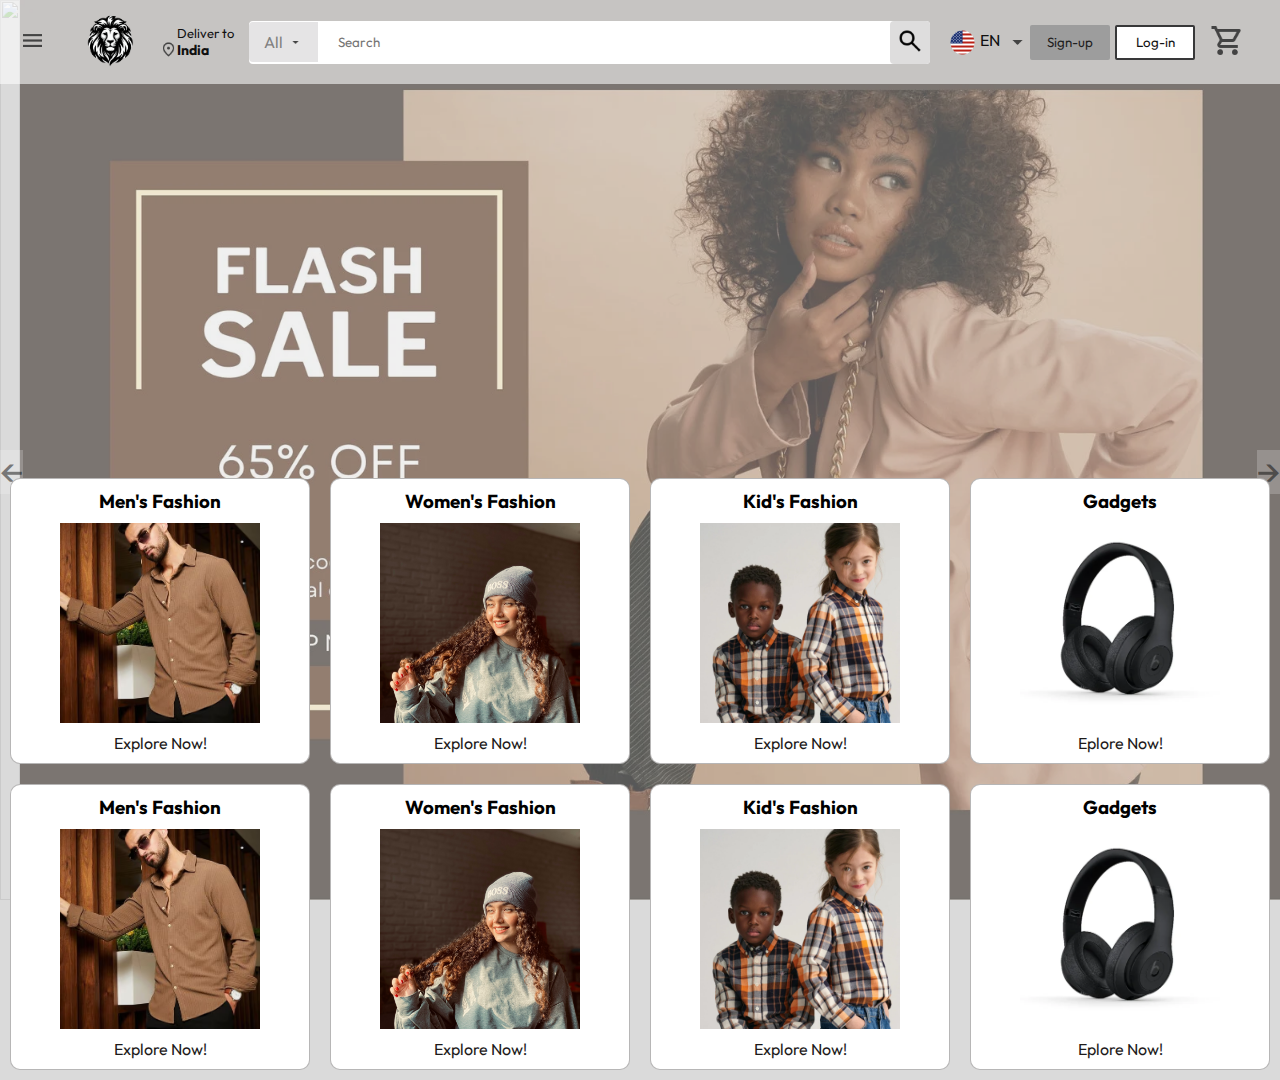
==== index.html @ 5648fb25 "Add files via upload" ====
<!DOCTYPE html>
<html lang="en">
<head>
  <meta charset="UTF-8">
  <meta name="viewport" content="width=device-width, initial-scale=1.0">
  <title>E-commerce website</title>
  <link rel="stylesheet" href="./styles.css">
</head>
<body>
  <nav>
    <div>
      <img src="./icons/menu.png" height="25px" style="margin-right:15px ;" alt="">
    </div>

    <a href="./index.html"><img src="./icons/logo.png" alt="" style="width:60px; margin: 0px 20px;"></a>
    <div class="nav-country">
      <img src="./icons/location.png" alt="location-icon" style="height: 17px; position:relative; top:16px">
      <div>
        <p>Deliver to</p>
        <h1 style="font-size: 14px;">India</h1>
      </div>
    </div>
    <div class="nav-search">
      <div class="nav-search-category">
        <p>All</p>
        <img src="./icons/drop-down.png" alt="drop-down" height="15px"/>
      </div>
      <input type="text" placeholder="Search" class="nav-search-input">
      
        <button class="nav-search-icon"><img src="./icons/search.png" alt="search-button" height="30px" ></button>
      
    </div>
    <div class="nav-language">
      <img src="./icons/flag.webp" height="25px" width="25px" alt="flag">
      <p>EN</p>
      <img src="./icons/drop-down.png" height="25px" alt="">
    </div>

    <div class="nav-text">
      <button class="sign-up-btn">Sign-up</button>
      <button class="log-in-btn">Log-in</button>
    </div>

    <div class="nav-cart">
      <img src="./icons/shopping_cart.png" alt="shopping-cart" height="35px">
    </div>

    
  </nav>
  <div class="header-slider">
    <a href="#" class="control-prev" onclick="change_slide()">&#8592;</a>
      <ul>
        <img src="./icons/new arrivals.png" alt="" class="header-img ">
        <img src="./icons/sale.webp" alt="" class="header-img ">
        <img src="./icons/cosmetics.jpg" alt="" class="header-img " style="object-fit: cover;">
        <img src="./icons/electronics.jpg" alt="" class="header-img " style="object-position: left;">
      </ul>
      <a href="#" class="control-next" >&#8594;</a>
  </div>
  
  <div class="box-row header-box">
      <div class="box-col">
        <h3>Men's Fashion</h3>
        <img src="./icons/mens-fashion.avif">
        <a href="">Explore Now!</a>
      </div>
      <div class="box-col">
        <h3>Women's Fashion</h3>
        <img src="./icons/women-fashion.jpg" alt="">
        <a href="">Explore Now!</a>
      </div>
      <div class="box-col">
        <h3>Kid's Fashion</h3>
        <img src="./icons/kids-fashion.webp" alt="">
        <a href="">Explore Now!</a>
      </div>
      <div class="box-col">
        <h3>Gadgets</h3>
        <img src="./icons/headphones.webp" alt="">
        <a href="">Eplore Now!</a>
      </div>
    </div>


    <div class="box-row">
      <div class="box-col">
        <h3>Men's Fashion</h3>
        <img src="./icons/mens-fashion.avif">
        <a href="">Explore Now!</a>
      </div>
      <div class="box-col">
        <h3>Women's Fashion</h3>
        <img src="./icons/women-fashion.jpg" alt="">
        <a href="">Explore Now!</a>
      </div>
      <div class="box-col">
        <h3>Kid's Fashion</h3>
        <img src="./icons/kids-fashion.webp" alt="">
        <a href="">Explore Now!</a>
      </div>
      <div class="box-col">
        <h3>Gadgets</h3>
        <img src="./icons/headphones.webp" alt="">
        <a href="">Eplore Now!</a>
      </div>
    </div>

    
  
    <script src="./SCRIPT.JS"></script>
</body>
</html>
---- styles.css ----
@import url('https://fonts.googleapis.com/css2?family=Outfit:wght@100..900&display=swap');

*{
  margin: 0px;
  padding: 0px;
  box-sizing: border-box;
  font-family: Outfit;
}

body{
  background-color: #dadada;
}

a{
  text-decoration: none;
  color: inherit;
}

nav{
  display:flex;
  align-items: center;
  justify-content: space-between;
  background: rgba(255, 255, 255, 0.573);
  padding: 10px 20px;
  color: #101010;
  
}
.nav-country{
  display: flex;
  font-size: 13px;
  color: #101010;
}

.nav-search{
  flex:1;
  display: flex;
  align-items: center;
  background: rgb(255, 255, 255);
  color:gray;
  max-width: 1000px;
  border-radius: 4px;
  margin-left: 15px;
  border-radius: 4px;
  
}

.nav-search-category{
  display: flex;
  align-items:center;
  padding:10px 15px;
  gap:5px;
  background-color: #e5e4e5;
  border-radius: 4px 0 0 4px;
}

.nav-search-input{
  flex:1;
  border:none;
  outline:none;
  padding-left:20px;
}

.nav-search-icon{
  max-width:41px;
  max-height:100%;
  padding:5px;
  margin: 0px;
  border:none;
  border-radius: 4px;
  background-color: rgb(222, 221, 221);
}

.nav-search-category:hover,.nav-search-icon:hover{
  background-color: #c4c4c4;
  cursor: pointer;
}

.nav-language{
  display:flex;
  margin-left: 20px;
  gap:5px
}

.log-in-btn{
  background-color: white;
  color: rgb(18, 18, 18);
  border: 2px solid rgb(56, 56, 57);
  height:35px;
  width: 80px;
  border-radius: 2px;
  cursor: pointer;
}

.sign-up-btn{
    background-color: rgb(157, 157, 157);
    color: rgb(31, 31, 31);
    border: none;
    height:35px;
    width: 80px;
    border-radius: 2px;
    cursor: pointer;
}

.sign-up-btn:hover{
  background-color: #5a5a5a;
}

.nav-text{
  display: flex;
  gap:5px;
}

.nav-cart{
  margin:0px 15px;
}


.header-slider ul{
  display:flex;
  overflow-y: hidden;
  position: absolute;
  z-index: -1;
  top:0px;
}

.header-img{
  
   height: 100vh;
   width:100%;
  object-fit:cover;
  opacity: 0.6;
  /* mask-image: linear-gradient(#000000 50%,transparent 100%); */
}

.header-slider a{
  position:absolute;
  top:50%;
  z-index: 1;
  padding: 5vh 1nw;
  background:#ffffff34;
  color:#0000007b;
  text-decoration: none;
  font-weight:600px;
  font-size:35px;
  cursor:pointer;
}

.control-next{
  right:0px;
}

.box-col img{
  height: 200px;
  width:200px;
  margin: 10px;
  object-fit: cover;
}

.box-col{
  background-color:rgb(255, 255, 255);
  border:1px solid rgba(136, 134, 134, 0.603);
  display: flex;
  flex-direction: column;
  align-items: center;
  border-radius: 10px;
  margin: 10px;
  padding:10px 10px;
  
  z-index: 1;
}
.box-col:hover{
  box-shadow: 5px 5px 10px rgb(159, 157, 157);
}

.box-col a{
  color: #1e1b1b;
  text-decoration: none;
}
.box-row{
  display: grid;
  grid-template-columns: 1fr 1fr 1fr 1fr;
}

.header-box{
  margin-top:30%;
  
}
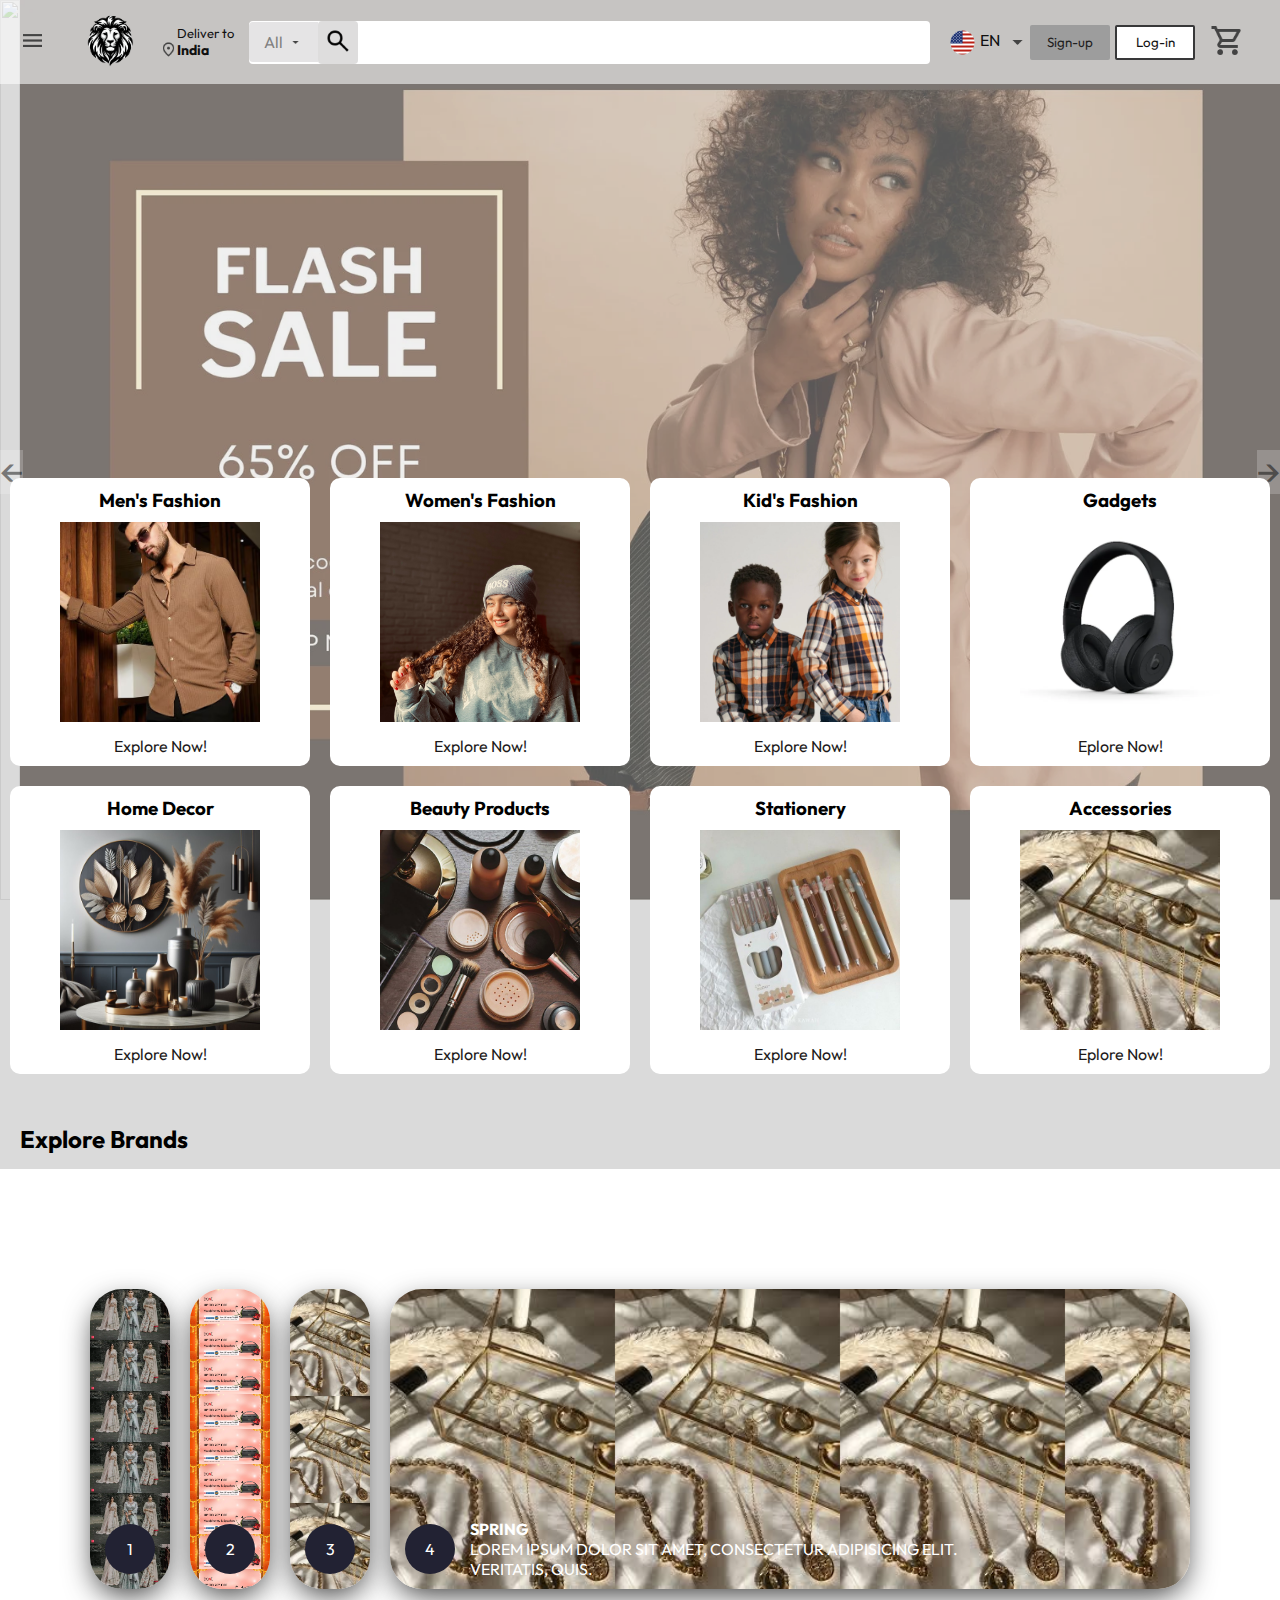
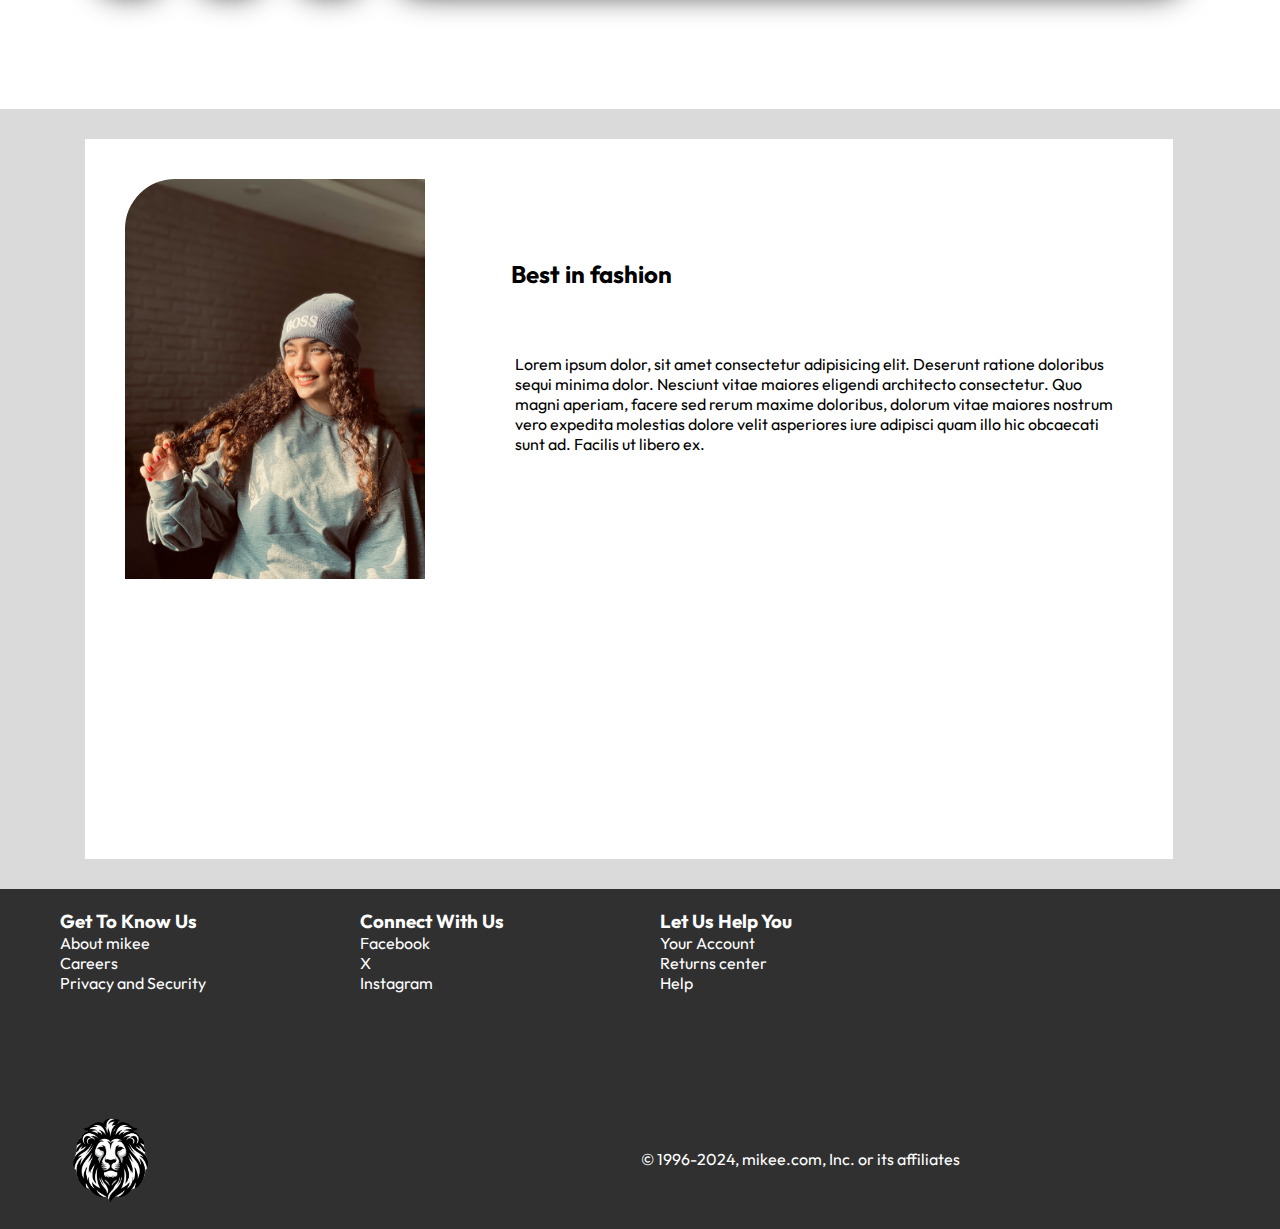
==== commit 6665c493: "Add files via upload" ====
--- a/index.html
+++ b/index.html
@@ -3,50 +3,55 @@
 <head>
   <meta charset="UTF-8">
   <meta name="viewport" content="width=device-width, initial-scale=1.0">
+  <link rel="icon" href="./icons/logo.png" type="image/x-icon"/>
   <title>E-commerce website</title>
   <link rel="stylesheet" href="./styles.css">
+  <link rel="stylesheet" href="./imgSlider.css">
 </head>
 <body>
-  <nav>
-    <div>
-      <img src="./icons/menu.png" height="25px" style="margin-right:15px ;" alt="">
-    </div>
-
-    <a href="./index.html"><img src="./icons/logo.png" alt="" style="width:60px; margin: 0px 20px;"></a>
-    <div class="nav-country">
-      <img src="./icons/location.png" alt="location-icon" style="height: 17px; position:relative; top:16px">
+  <!--NAVIGATION BAR-->
+  <header>
+    <nav>
       <div>
-        <p>Deliver to</p>
-        <h1 style="font-size: 14px;">India</h1>
-      </div>
-    </div>
-    <div class="nav-search">
-      <div class="nav-search-category">
-        <p>All</p>
-        <img src="./icons/drop-down.png" alt="drop-down" height="15px"/>
-      </div>
-      <input type="text" placeholder="Search" class="nav-search-input">
-      
-        <button class="nav-search-icon"><img src="./icons/search.png" alt="search-button" height="30px" ></button>
-      
-    </div>
-    <div class="nav-language">
-      <img src="./icons/flag.webp" height="25px" width="25px" alt="flag">
-      <p>EN</p>
-      <img src="./icons/drop-down.png" height="25px" alt="">
-    </div>
-
-    <div class="nav-text">
-      <button class="sign-up-btn">Sign-up</button>
-      <button class="log-in-btn">Log-in</button>
-    </div>
-
-    <div class="nav-cart">
-      <img src="./icons/shopping_cart.png" alt="shopping-cart" height="35px">
-    </div>
-
-    
-  </nav>
+        <img src="./icons/menu.png" height="25px" style="margin-right:15px ;" alt="">
+      </div>
+  
+      <a href="./index.html"><img src="./icons/logo.png" alt="" style="width:60px; margin: 0px 20px;"></a>
+      <div class="nav-country">
+        <img src="./icons/location.png" alt="location-icon" style="height: 17px; position:relative; top:16px">
+        <div>
+          <p>Deliver to</p>
+          <h1 style="font-size: 14px;">India</h1>
+        </div>
+      </div>
+      <div class="nav-search">
+        <div class="nav-search-category">
+          <p>All</p>
+          <img src="./icons/drop-down.png" alt="drop-down" height="15px"/>
+        </div>
+        <input type="text" placeholder="Search" class="nav-search-input">
+        
+          <button class="nav-search-icon"><img src="./icons/search.png" alt="search-button" height="30px" ></button>
+        
+      </div>
+      <div class="nav-language">
+        <img src="./icons/flag.webp" height="25px" width="25px" alt="flag">
+        <p>EN</p>
+        <img src="./icons/drop-down.png" height="25px" alt="">
+      </div>
+  
+      <div class="nav-text">
+        <button class="sign-up-btn">Sign-up</button>
+        <button class="log-in-btn">Log-in</button>
+      </div>
+  
+      <a class="nav-cart" href="./cart.html">
+        <img src="./icons/shopping_cart.png" alt="shopping-cart" height="35px">
+      </a>
+    </nav>
+  </header>
+
+  <!--CATEGORIES-->
   <div class="header-slider">
     <a href="#" class="control-prev" onclick="change_slide()">&#8592;</a>
       <ul>
@@ -59,54 +64,154 @@
   </div>
   
   <div class="box-row header-box">
+    
       <div class="box-col">
         <h3>Men's Fashion</h3>
-        <img src="./icons/mens-fashion.avif">
+        <a href="./product.html"><img src="./icons/mens-fashion.avif"></a>
+        <a href="./product.html">Explore Now!</a>
+      </div>
+    
+    
+      <div class="box-col">
+        <h3>Women's Fashion</h3>
+        <a href="./product.html"><img src="./icons/women-fashion.jpg" alt=""></a>
+        <a href="./product.html">Explore Now!</a>
+      </div>
+    
+    
+      <div class="box-col">
+        <h3>Kid's Fashion</h3>
+        <a href="./product.html"><img src="./icons/kids-fashion.webp" alt=""></a>
+        <a href="./product.html">Explore Now!</a>
+      </div>
+    
+    
+      <div class="box-col">
+        <h3>Gadgets</h3>
+        <a href="./product.html"><img src="./icons/headphones.webp" alt=""></a>
+        <a href="./product.html">Eplore Now!</a>
+      </div>
+    
+    </div>
+
+
+    <div class="box-row">
+      <div class="box-col">
+        <h3>Home Decor</h3>
+        <a href="./product.html"><img src="./icons/homedecor.jpeg"></a>
         <a href="">Explore Now!</a>
       </div>
-      <div class="box-col">
-        <h3>Women's Fashion</h3>
-        <img src="./icons/women-fashion.jpg" alt="">
+      
+      
+      <div class="box-col">
+        <h3>Beauty Products</h3>
+        <a href="./product.html"><img src="./icons/cosmetics2.jpg" alt=""></a>
         <a href="">Explore Now!</a>
       </div>
-      <div class="box-col">
-        <h3>Kid's Fashion</h3>
-        <img src="./icons/kids-fashion.webp" alt="">
+      
+      
+      <div class="box-col">
+        <h3>Stationery</h3>
+        <a href="./product.html"><img src="./icons/stationery.jpg" alt=""></a>
         <a href="">Explore Now!</a>
       </div>
-      <div class="box-col">
-        <h3>Gadgets</h3>
-        <img src="./icons/headphones.webp" alt="">
+      
+      
+      <div class="box-col">
+        <h3>Accessories</h3>
+        <a href="./product.html"><img src="./icons/accessories.jpg" alt=""></a>
         <a href="">Eplore Now!</a>
       </div>
-    </div>
-
-
-    <div class="box-row">
-      <div class="box-col">
-        <h3>Men's Fashion</h3>
-        <img src="./icons/mens-fashion.avif">
-        <a href="">Explore Now!</a>
-      </div>
-      <div class="box-col">
-        <h3>Women's Fashion</h3>
-        <img src="./icons/women-fashion.jpg" alt="">
-        <a href="">Explore Now!</a>
-      </div>
-      <div class="box-col">
-        <h3>Kid's Fashion</h3>
-        <img src="./icons/kids-fashion.webp" alt="">
-        <a href="">Explore Now!</a>
-      </div>
-      <div class="box-col">
-        <h3>Gadgets</h3>
-        <img src="./icons/headphones.webp" alt="">
-        <a href="">Eplore Now!</a>
-      </div>
-    </div>
-
-    
-  
+      
+    </div>
+
+    <h2>Explore Brands</h2>
+
+    <div class="wrapper">
+      <div class="container">
+        <input type="radio" name="slide" id="c1" checked>
+        <label for="c1" class="card">
+          <div class="row">
+            <div class="icon">1</div>
+            <div class="description">
+              <h4>Winter</h4>
+              <p>Lorem ipsum dolor sit amet, consectetur adipisicing elit. Veritatis, quis.</p>
+            </div>
+          </div>
+        </label>
+
+        <input type="radio" name="slide" id="c2" checked>
+        <label for="c2" class="card">
+          <div class="row">
+            <div class="icon">2</div>
+            <div class="description">
+              <h4>summer</h4>
+              <p>Lorem ipsum dolor sit amet, consectetur adipisicing elit. Veritatis, quis.</p>
+            </div>
+          </div>
+        </label>
+
+        <input type="radio" name="slide" id="c3" checked>
+        <label for="c3" class="card">
+          <div class="row">
+            <div class="icon">3</div>
+            <div class="description">
+              <h4>Autumn</h4>
+              <p>Lorem ipsum dolor sit amet, consectetur adipisicing elit. Veritatis, quis.</p>
+            </div>
+          </div>
+        </label>
+
+        <input type="radio" name="slide" id="c4" checked>
+        <label for="c4" class="card">
+          <div class="row">
+            <div class="icon">4</div>
+            <div class="description">
+              <h4>Spring</h4>
+              <p>Lorem ipsum dolor sit amet, consectetur adipisicing elit. Veritatis, quis.</p>
+            </div>
+          </div>
+        </label>
+      </div>
+    </div>
+
+    <div class="appraisal">
+      <img src="./icons/women-fashion.jpg" height="400px" alt="">
+      <div>
+        <h2>Best in fashion</h2>
+        <p>Lorem ipsum dolor, sit amet consectetur adipisicing elit. Deserunt ratione doloribus sequi minima dolor. Nesciunt vitae maiores eligendi architecto consectetur. Quo magni aperiam, facere sed rerum maxime doloribus, dolorum vitae maiores nostrum vero expedita molestias dolore velit asperiores iure adipisci quam illo hic obcaecati sunt ad. Facilis ut libero ex.</p>
+      </div>
+    </div>
+
+    <footer>
+    <div>
+      <div class="f-container">
+        <div class="info">
+          <h3>Get To Know Us</h3>
+          <a>About mikee</a>
+          <a>Careers</a>
+          <a>Privacy and Security</a>
+        </div>
+        <div class="info">
+          <h3>Connect With Us</h3>
+          <a>Facebook</a>
+          <a>X</a>
+          <a>Instagram</a>
+        </div>
+        <div class="info">
+          <h3>Let Us Help You</h3>
+          <a href="">Your Account</a>
+          <a href="">Returns center</a>
+          <a href="">Help</a>
+        </div>
+      </div>
+      <div class="bottom">
+        <img src="./icons/logo.png" width="100" alt="">
+        <p>© 1996-2024, mikee.com, Inc. or its affiliates</p>
+      </div>
+    </div>
+    </footer>
+
     <script src="./SCRIPT.JS"></script>
 </body>
 </html>--- a/styles.css
+++ b/styles.css
@@ -159,7 +159,7 @@
 
 .box-col{
   background-color:rgb(255, 255, 255);
-  border:1px solid rgba(136, 134, 134, 0.603);
+  /* border:1px solid rgba(136, 134, 134, 0.603); */
   display: flex;
   flex-direction: column;
   align-items: center;
@@ -187,3 +187,54 @@
   
 }
 
+footer{
+  display:flex;
+  justify-content: space-between;
+  align-items: center;
+  color:white;
+  background: rgb(48, 48, 48);
+  padding: 20px 60px;
+}
+
+.f-container{
+  display: flex;
+  justify-content: space-between;
+  align-items: center;
+  margin-right: 0px;
+}
+
+.info{
+  display: flex;
+  flex-direction: column;
+  height: 200px;
+  width: 300px;
+}
+.bottom{
+  display: flex;
+  justify-content: space-between;
+  align-items: center;
+}
+.appraisal{
+  display: flex;
+  width: 85vw;
+  height: 80vh;
+  margin: 30px 10px;
+  margin-left: 85px;
+  background: #ffffff;
+}
+
+.appraisal>img{
+  margin: 40px;
+  border-top-left-radius: 50px;
+}
+
+.appraisal>div{
+  margin-top: 80px;
+}
+
+.appraisal>div>p{
+  padding: 50px;
+}
+.appraisal>div>h2{
+  padding-left: 26px;
+}--- a/imgSlider.css
+++ b/imgSlider.css
@@ -0,0 +1,100 @@
+.wrapper{
+  width: 100%;
+  height: 60vh;
+  background-color: white;
+  display: flex;
+  align-items: center;
+  justify-content: center;
+}
+
+h2{
+  margin-top:40px;
+  margin-bottom: 15px;
+  margin-left: 20px;
+}
+
+.container{
+  height: 300px;
+  display: flex;
+  flex-wrap: nowrap;
+  justify-content: start;
+}
+
+.card{
+  width:80px;
+  border-radius: .75rem;
+  background-size: cover;
+  cursor:pointer;
+  overflow:hidden;
+  border-radius: 2rem;
+  margin: 0 10px;
+  display: flex;
+  align-items: flex-end;
+  transition: .6s cubic-bezier(.28,-0.03,0,.99);
+  box-shadow: 0px 10px 30px -5px rgba(0,0,0,0.8);
+}
+
+.card>.row{
+  color:white;
+  display: flex;
+  flex-wrap: nowrap;
+
+}
+
+.card>.row>.icon{
+  background: #223;
+  color: white;
+  border-radius: 50%;
+  width: 50px;
+  display:flex;
+  justify-content: center;
+  align-items: center;
+  margin: 15px;
+}
+
+.card>.row>.description{
+  display: flex;
+  justify-content: center;
+  flex-direction: column;
+  overflow: hidden;
+  height:80px;
+  width:520px;
+  opacity: 1;
+  transform:translateY((30px));
+  transition-delay: .3s;
+  transition: all .3s ease;
+}
+
+.description{
+  text-transform: uppercase;
+}
+
+input{
+  display: none;
+}
+
+input:checked + label{
+  width: 800px;
+}
+
+input:checked + label .decription{
+  opacity: 1 !important;
+  transform: translateY(0) !important;
+}
+
+.card[for="c1"]{
+  background: url(./icons/ethinic.webp);
+  background-size: contain;
+}
+.card[for="c2"]{
+  background: url(./icons/ad2.jpg);
+  background-size: contain;
+}
+.card[for="c3"]{
+  background: url(./icons/accessories.jpg);
+  background-size: contain;
+}
+.card[for="c4"]{
+  background: url(./icons/accessories.jpg);
+  background-size: contain;
+}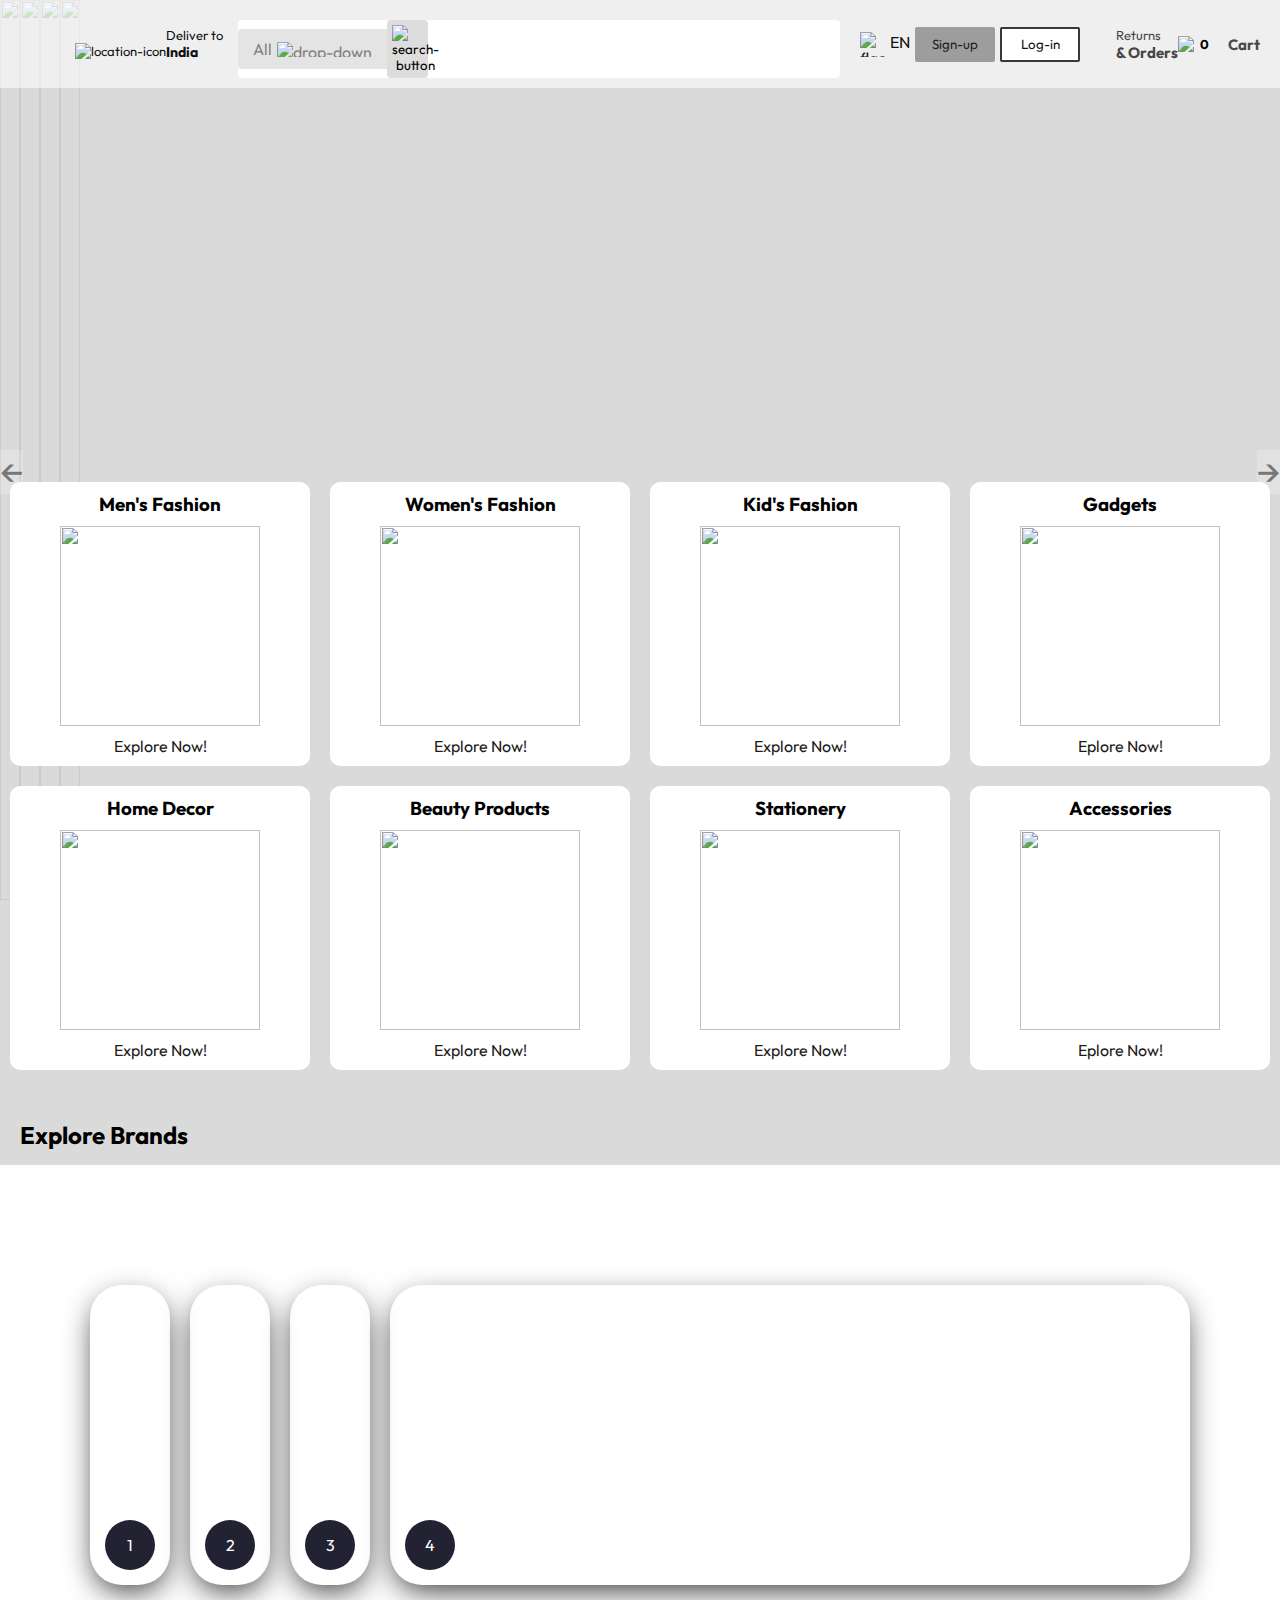
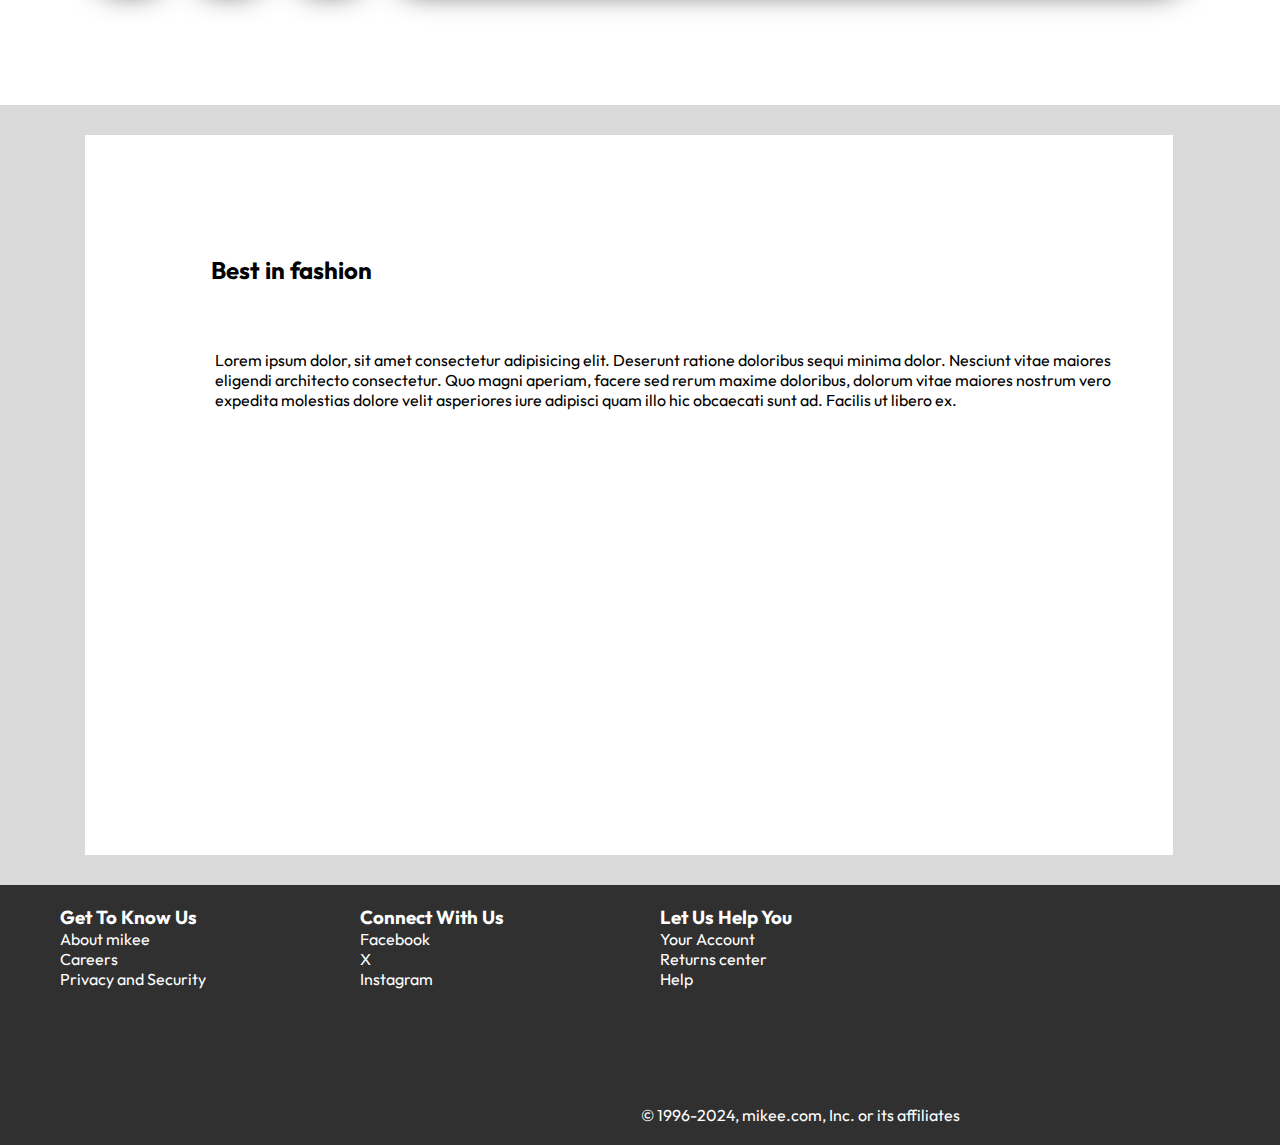
==== commit c1cb1906: "Add files via upload" ====
--- a/index.html
+++ b/index.html
@@ -29,7 +29,7 @@
           <p>All</p>
           <img src="./icons/drop-down.png" alt="drop-down" height="15px"/>
         </div>
-        <input type="text" placeholder="Search" class="nav-search-input">
+        <input type="text" placeholder="Search" class="nav-search-input" />
         
           <button class="nav-search-icon"><img src="./icons/search.png" alt="search-button" height="30px" ></button>
         
@@ -45,9 +45,21 @@
         <button class="log-in-btn">Log-in</button>
       </div>
   
-      <a class="nav-cart" href="./cart.html">
+      <!-- <a class="nav-cart" href="./cart.html">
         <img src="./icons/shopping_cart.png" alt="shopping-cart" height="35px">
-      </a>
+      </a> -->
+      <div class="amazon-header-right-section">
+        <a class="orders-link header-link" href="./orders.html">
+          <span class="returns-text">Returns</span>
+          <span class="orders-text">& Orders</span>
+        </a>
+
+        <a class="cart-link header-link" href="checkout.html">
+          <img class="cart-icon" src="./icons/shopping_cart.png">
+          <div class="cart-quantity js-cart-quantity">0</div>
+          <div class="cart-text">Cart</div>
+        </a>
+      </div>
     </nav>
   </header>
 
@@ -67,29 +79,29 @@
     
       <div class="box-col">
         <h3>Men's Fashion</h3>
-        <a href="./product.html"><img src="./icons/mens-fashion.avif"></a>
-        <a href="./product.html">Explore Now!</a>
+        <a href="./MENSECTION.HTML"><img src="./icons/mens-fashion.avif"></a>
+        <a href="./MENSECTION.HTML">Explore Now!</a>
       </div>
     
     
       <div class="box-col">
         <h3>Women's Fashion</h3>
-        <a href="./product.html"><img src="./icons/women-fashion.jpg" alt=""></a>
-        <a href="./product.html">Explore Now!</a>
+        <a href="./WOMENSECTION.html"><img src="./icons/women-fashion.jpg" alt=""></a>
+        <a href="./WOMENSECTION.html">Explore Now!</a>
       </div>
     
     
       <div class="box-col">
         <h3>Kid's Fashion</h3>
-        <a href="./product.html"><img src="./icons/kids-fashion.webp" alt=""></a>
-        <a href="./product.html">Explore Now!</a>
+        <a href="./KIDSSECTION.HTML"><img src="./icons/kids-fashion.webp" alt=""></a>
+        <a href="./KIDSSECTION.HTML">Explore Now!</a>
       </div>
     
     
       <div class="box-col">
         <h3>Gadgets</h3>
-        <a href="./product.html"><img src="./icons/headphones.webp" alt=""></a>
-        <a href="./product.html">Eplore Now!</a>
+        <a href="./GADGETSSECTION.HTML"><img src="./icons/headphones.webp" alt=""></a>
+        <a href="./GADGETSSECTION.HTML">Eplore Now!</a>
       </div>
     
     </div>
@@ -98,35 +110,35 @@
     <div class="box-row">
       <div class="box-col">
         <h3>Home Decor</h3>
-        <a href="./product.html"><img src="./icons/homedecor.jpeg"></a>
-        <a href="">Explore Now!</a>
+        <a href="./HOMEDECORSECTION.HTML"><img src="./icons/homedecor.jpeg"></a>
+        <a href="./HOMEDECORSECTION.HTML">Explore Now!</a>
       </div>
       
       
       <div class="box-col">
         <h3>Beauty Products</h3>
-        <a href="./product.html"><img src="./icons/cosmetics2.jpg" alt=""></a>
-        <a href="">Explore Now!</a>
+        <a href="./BEAUTYPRODUCTSECTION.HTML"><img src="./icons/cosmetics2.jpg" alt=""></a>
+        <a href="./BEAUTYPRODUCTSECTION.HTML">Explore Now!</a>
       </div>
       
       
       <div class="box-col">
         <h3>Stationery</h3>
-        <a href="./product.html"><img src="./icons/stationery.jpg" alt=""></a>
-        <a href="">Explore Now!</a>
+        <a href="./STATIONERYSECTION.HTML"><img src="./icons/stationery.jpg" alt=""></a>
+        <a href="./STATIONERYSECTION.HTML">Explore Now!</a>
       </div>
       
       
       <div class="box-col">
         <h3>Accessories</h3>
-        <a href="./product.html"><img src="./icons/accessories.jpg" alt=""></a>
-        <a href="">Eplore Now!</a>
+        <a href="./ACCESSORIESSECTION.HTML"><img src="./icons/accessories.jpg" alt=""></a>
+        <a href="./ACCESSORIESSECTION.HTML">Eplore Now!</a>
       </div>
       
     </div>
 
     <h2>Explore Brands</h2>
-
+<!--iMAGE sLIDER-->
     <div class="wrapper">
       <div class="container">
         <input type="radio" name="slide" id="c1" checked>
@@ -134,7 +146,7 @@
           <div class="row">
             <div class="icon">1</div>
             <div class="description">
-              <h4>Winter</h4>
+              <h4>SABYASACHI</h4>
               <p>Lorem ipsum dolor sit amet, consectetur adipisicing elit. Veritatis, quis.</p>
             </div>
           </div>
@@ -145,7 +157,7 @@
           <div class="row">
             <div class="icon">2</div>
             <div class="description">
-              <h4>summer</h4>
+              <h4>BOAT</h4>
               <p>Lorem ipsum dolor sit amet, consectetur adipisicing elit. Veritatis, quis.</p>
             </div>
           </div>
@@ -156,7 +168,7 @@
           <div class="row">
             <div class="icon">3</div>
             <div class="description">
-              <h4>Autumn</h4>
+              <h4>LANCOME</h4>
               <p>Lorem ipsum dolor sit amet, consectetur adipisicing elit. Veritatis, quis.</p>
             </div>
           </div>
@@ -167,7 +179,7 @@
           <div class="row">
             <div class="icon">4</div>
             <div class="description">
-              <h4>Spring</h4>
+              <h4>KIDLEY</h4>
               <p>Lorem ipsum dolor sit amet, consectetur adipisicing elit. Veritatis, quis.</p>
             </div>
           </div>
@@ -212,6 +224,6 @@
     </div>
     </footer>
 
-    <script src="./SCRIPT.JS"></script>
+    <script src="./scripts/SCRIPT.JS"></script>
 </body>
 </html>--- a/styles.css
+++ b/styles.css
@@ -1,220 +1,217 @@
-
 @import url('https://fonts.googleapis.com/css2?family=Outfit:wght@100..900&display=swap');
 
-*{
+* {
   margin: 0px;
   padding: 0px;
   box-sizing: border-box;
   font-family: Outfit;
 }
 
-body{
+body {
   background-color: #dadada;
 }
 
-a{
+a {
   text-decoration: none;
   color: inherit;
 }
 
-nav{
-  display:flex;
+nav {
+  display: flex;
   align-items: center;
   justify-content: space-between;
   background: rgba(255, 255, 255, 0.573);
   padding: 10px 20px;
   color: #101010;
-  
-}
-.nav-country{
+  flex-wrap: wrap;
+}
+
+.nav-country {
   display: flex;
   font-size: 13px;
   color: #101010;
 }
 
-.nav-search{
-  flex:1;
+.nav-search {
+  flex: 1;
   display: flex;
   align-items: center;
   background: rgb(255, 255, 255);
-  color:gray;
+  color: gray;
   max-width: 1000px;
   border-radius: 4px;
   margin-left: 15px;
-  border-radius: 4px;
-  
-}
-
-.nav-search-category{
-  display: flex;
-  align-items:center;
-  padding:10px 15px;
-  gap:5px;
+  margin-top: 10px;
+}
+
+.nav-search-category {
+  display: flex;
+  align-items: center;
+  padding: 10px 15px;
+  gap: 5px;
   background-color: #e5e4e5;
   border-radius: 4px 0 0 4px;
 }
 
-.nav-search-input{
-  flex:1;
-  border:none;
-  outline:none;
-  padding-left:20px;
-}
-
-.nav-search-icon{
-  max-width:41px;
-  max-height:100%;
-  padding:5px;
+.nav-search-input {
+  flex: 1;
+  border: 1px solid rgba(99, 99, 99, 0.582);
+  outline: none;
+  padding: 11px;
+}
+
+.nav-search-icon {
+  max-width: 41px;
+  max-height: 100%;
+  padding: 5px;
   margin: 0px;
-  border:none;
+  border: none;
   border-radius: 4px;
   background-color: rgb(222, 221, 221);
 }
 
-.nav-search-category:hover,.nav-search-icon:hover{
+.nav-search-category:hover,
+.nav-search-icon:hover {
   background-color: #c4c4c4;
   cursor: pointer;
 }
 
-.nav-language{
-  display:flex;
+.nav-language {
+  display: flex;
   margin-left: 20px;
-  gap:5px
-}
-
-.log-in-btn{
+  gap: 5px;
+}
+
+.log-in-btn {
   background-color: white;
   color: rgb(18, 18, 18);
   border: 2px solid rgb(56, 56, 57);
-  height:35px;
+  height: 35px;
   width: 80px;
   border-radius: 2px;
   cursor: pointer;
 }
 
-.sign-up-btn{
-    background-color: rgb(157, 157, 157);
-    color: rgb(31, 31, 31);
-    border: none;
-    height:35px;
-    width: 80px;
-    border-radius: 2px;
-    cursor: pointer;
-}
-
-.sign-up-btn:hover{
+.sign-up-btn {
+  background-color: rgb(157, 157, 157);
+  color: rgb(31, 31, 31);
+  border: none;
+  height: 35px;
+  width: 80px;
+  border-radius: 2px;
+  cursor: pointer;
+}
+
+.sign-up-btn:hover {
   background-color: #5a5a5a;
 }
 
-.nav-text{
-  display: flex;
-  gap:5px;
-}
-
-.nav-cart{
-  margin:0px 15px;
-}
-
-
-.header-slider ul{
-  display:flex;
+.nav-text {
+  display: flex;
+  gap: 5px;
+}
+
+.nav-cart {
+  margin: 0px 15px;
+}
+
+.header-slider ul {
+  display: flex;
   overflow-y: hidden;
   position: absolute;
   z-index: -1;
-  top:0px;
-}
-
-.header-img{
-  
-   height: 100vh;
-   width:100%;
-  object-fit:cover;
+  top: 0px;
+}
+
+.header-img {
+  height: 100vh;
+  width: 100%;
+  object-fit: cover;
   opacity: 0.6;
-  /* mask-image: linear-gradient(#000000 50%,transparent 100%); */
-}
-
-.header-slider a{
-  position:absolute;
-  top:50%;
-  z-index: 1;
+}
+
+.header-slider a {
+  position: absolute;
+  top: 50%;
   padding: 5vh 1nw;
-  background:#ffffff34;
-  color:#0000007b;
+  background: #ffffff34;
+  color: #0000007b;
   text-decoration: none;
-  font-weight:600px;
-  font-size:35px;
-  cursor:pointer;
-}
-
-.control-next{
-  right:0px;
-}
-
-.box-col img{
+  font-weight: 600px;
+  font-size: 35px;
+  cursor: pointer;
+}
+
+.control-next {
+  right: 0px;
+}
+
+.box-col img {
   height: 200px;
-  width:200px;
+  width: 200px;
   margin: 10px;
   object-fit: cover;
 }
 
-.box-col{
-  background-color:rgb(255, 255, 255);
-  /* border:1px solid rgba(136, 134, 134, 0.603); */
+.box-col {
+  background-color: rgb(255, 255, 255);
   display: flex;
   flex-direction: column;
   align-items: center;
   border-radius: 10px;
   margin: 10px;
-  padding:10px 10px;
-  
+  padding: 10px 10px;
   z-index: 1;
 }
-.box-col:hover{
+
+.box-col:hover {
   box-shadow: 5px 5px 10px rgb(159, 157, 157);
 }
 
-.box-col a{
+.box-col a {
   color: #1e1b1b;
   text-decoration: none;
 }
-.box-row{
+
+.box-row {
   display: grid;
   grid-template-columns: 1fr 1fr 1fr 1fr;
 }
 
-.header-box{
-  margin-top:30%;
-  
-}
-
-footer{
-  display:flex;
+.header-box {
+  margin-top: 30%;
+}
+
+footer {
+  display: flex;
   justify-content: space-between;
   align-items: center;
-  color:white;
+  color: white;
   background: rgb(48, 48, 48);
   padding: 20px 60px;
 }
 
-.f-container{
+.f-container {
   display: flex;
   justify-content: space-between;
   align-items: center;
   margin-right: 0px;
 }
 
-.info{
+.info {
   display: flex;
   flex-direction: column;
   height: 200px;
   width: 300px;
 }
-.bottom{
+
+.bottom {
   display: flex;
   justify-content: space-between;
   align-items: center;
 }
-.appraisal{
+
+.appraisal {
   display: flex;
   width: 85vw;
   height: 80vh;
@@ -223,18 +220,230 @@
   background: #ffffff;
 }
 
-.appraisal>img{
+.appraisal>img {
   margin: 40px;
   border-top-left-radius: 50px;
 }
 
-.appraisal>div{
+.appraisal>div {
   margin-top: 80px;
 }
 
-.appraisal>div>p{
+.appraisal>div>p {
   padding: 50px;
 }
-.appraisal>div>h2{
+
+.appraisal>div>h2 {
   padding-left: 26px;
-}+}
+
+/* Media Queries for Responsiveness */
+
+/* For tablets and mobile devices */
+@media (max-width: 1024px) {
+  .header-slider ul {
+    flex-direction: column;
+    height: 80vh;
+  }
+
+  .header-img {
+    height: 80vh;
+  }
+
+  .box-row {
+    grid-template-columns: 1fr 1fr;
+  }
+
+  footer {
+    flex-direction: column;
+    padding: 20px;
+    text-align: center;
+  }
+
+  .f-container {
+    flex-direction: column;
+    margin-top: 20px;
+  }
+
+  .info {
+    width: 100%;
+    text-align: center;
+    margin-bottom: 20px;
+  }
+
+  .nav-search {
+    width: 100%;
+    margin: 10px 0;
+  }
+
+  .box-col img {
+    height: 150px;
+    width: 150px;
+  }
+}
+
+@media (max-width: 768px) {
+  nav {
+    flex-direction: column;
+    align-items: flex-start;
+  }
+
+  .nav-search {
+    width: 100%;
+    margin-top: 10px;
+  }
+
+  .nav-text {
+    flex-direction: column;
+    gap: 10px;
+    margin-top: 10px;
+  }
+
+  .box-row {
+    grid-template-columns: 1fr;
+    margin: 0 20px;
+  }
+
+  .appraisal {
+    flex-direction: column;
+    width: 100%;
+    height: auto;
+    margin-left: 0;
+    margin-top: 20px;
+  }
+
+  .appraisal>img {
+    width: 100%;
+    height: auto;
+    margin: 0;
+    border-top-left-radius: 0;
+  }
+
+  .appraisal>div {
+    margin-top: 20px;
+    padding: 20px;
+  }
+}
+
+@media (max-width: 480px) {
+  nav {
+    padding: 10px;
+    width: 100%;
+  }
+
+  .header-slider a {
+    font-size: 18px;
+    padding: 5vh 1nw;
+  }
+
+  .nav-country {
+    font-size: 10px;
+    margin-bottom: 10px;
+  }
+
+  .nav-search-category,
+  .nav-search-icon {
+    font-size: 14px;
+  }
+
+  .box-col {
+    width: 100%;
+    padding: 20px;
+    margin-bottom: 20px;
+  }
+
+  footer {
+    padding: 10px;
+    text-align: center;
+  }
+
+  .f-container {
+    flex-direction: column;
+    align-items: center;
+  }
+
+  .info {
+    width: 100%;
+    margin-bottom: 20px;
+  }
+
+  .appraisal {
+    flex-direction: column;
+    width: 100%;
+    margin-left: 0;
+    margin-top: 20px;
+  }
+
+  .appraisal>img {
+    width: 100%;
+    height: auto;
+    margin: 0;
+    border-top-left-radius: 0;
+  }
+
+  .appraisal>div {
+    margin-top: 20px;
+    padding: 20px;
+  }
+
+  .box-row {
+    grid-template-columns: 1fr;
+  }
+
+  .box-col img {
+    height: 120px;
+    width: 120px;
+  }
+}
+
+.amazon-header-right-section {
+  width: 180px;
+  flex-shrink: 0;
+  display: flex;
+  justify-content: end;
+}
+
+.orders-link {
+  color: rgb(71, 70, 70);
+}
+
+.returns-text {
+  display: block;
+  font-size: 13px;
+}
+
+.orders-text {
+  display: block;
+  font-size: 15px;
+  font-weight: 700;
+}
+
+.cart-link {
+  color: rgb(78, 72, 72);
+  display: flex;
+  align-items: center;
+  position: relative;
+}
+
+.cart-icon {
+  width: 50px;
+}
+
+.cart-text {
+  /* margin-top: 5px; */
+  font-size: 15px;
+  font-weight: 700;
+}
+
+.cart-quantity {
+  color: rgb(0, 0, 0);
+  font-size: 13px;
+  font-weight: 700;
+
+  position: absolute;
+  top: 9px;
+  left: 13px;
+  
+  width: 26px;
+  text-align: center;
+}
--- a/imgSlider.css
+++ b/imgSlider.css
@@ -91,10 +91,10 @@
   background-size: contain;
 }
 .card[for="c3"]{
-  background: url(./icons/accessories.jpg);
+  background: url(./icons/add3.jpg);
   background-size: contain;
 }
 .card[for="c4"]{
-  background: url(./icons/accessories.jpg);
+  background: url(./icons/add4.jpeg);
   background-size: contain;
 }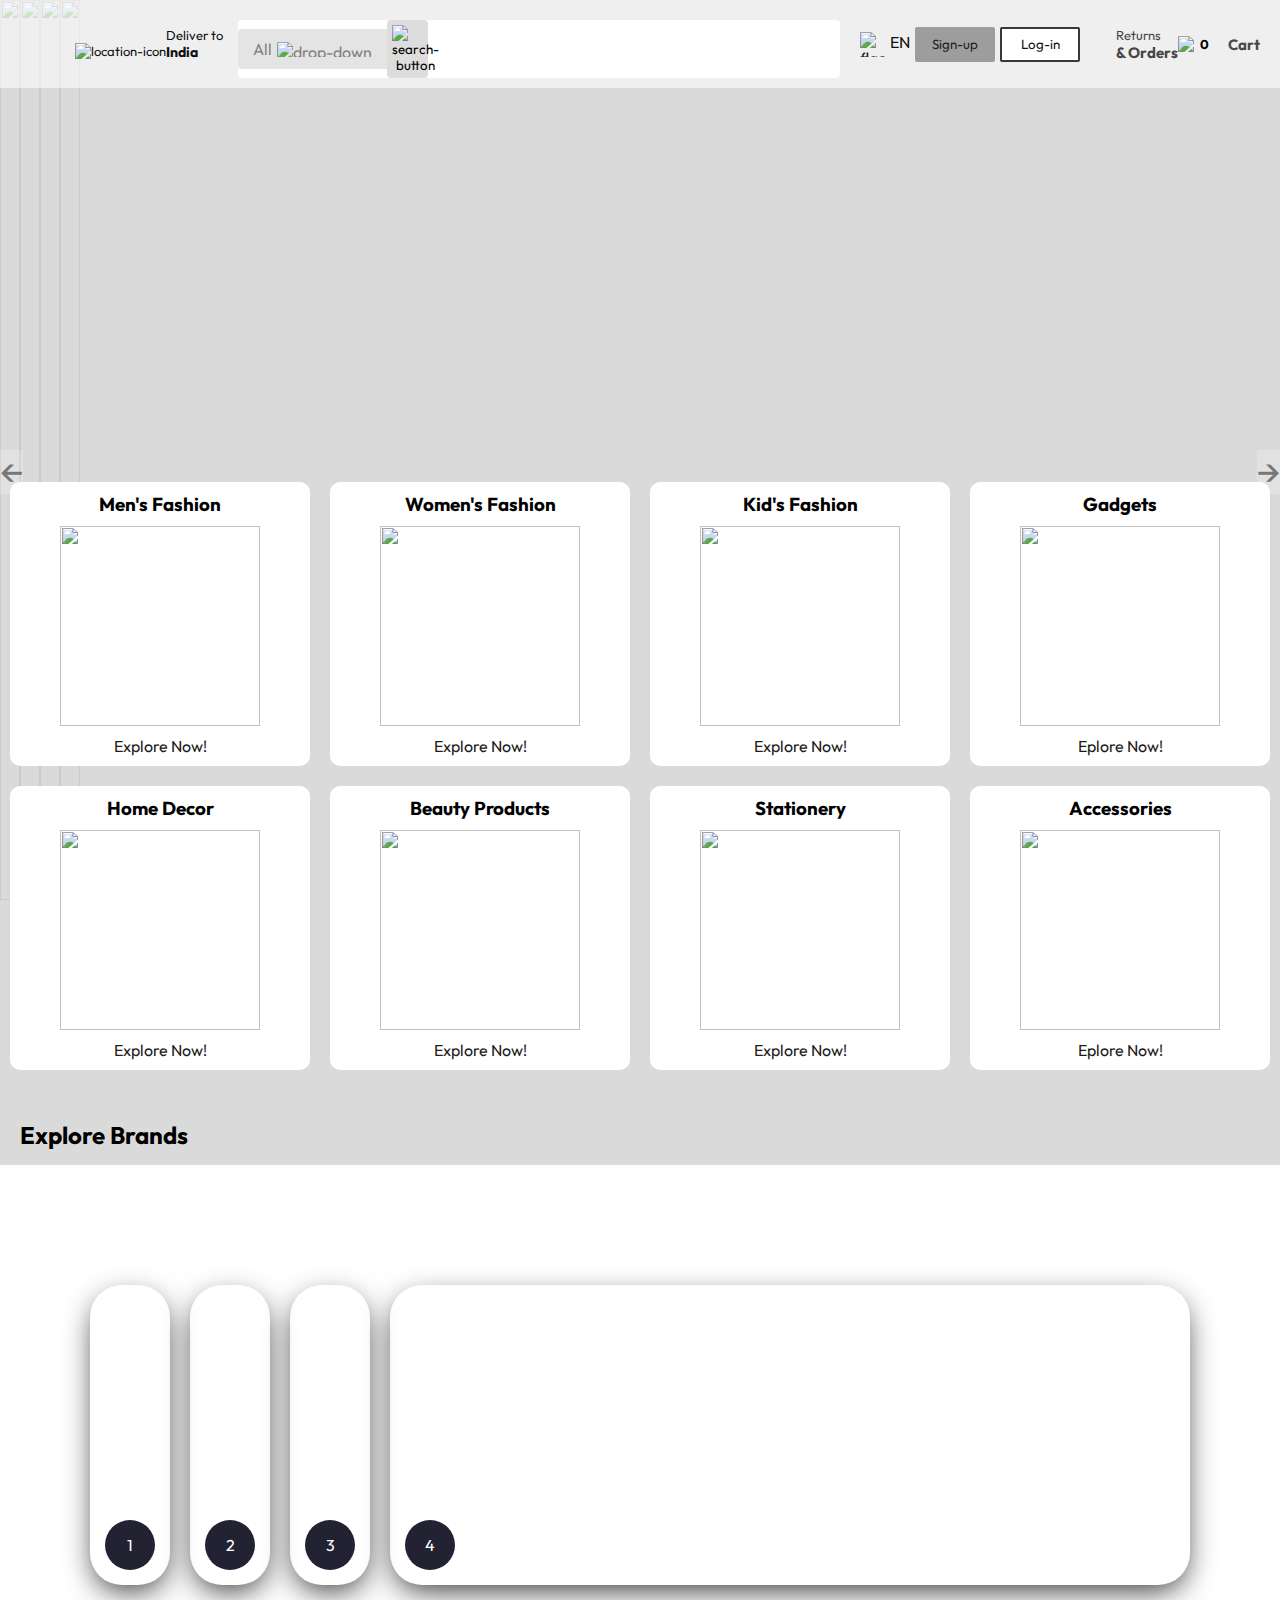
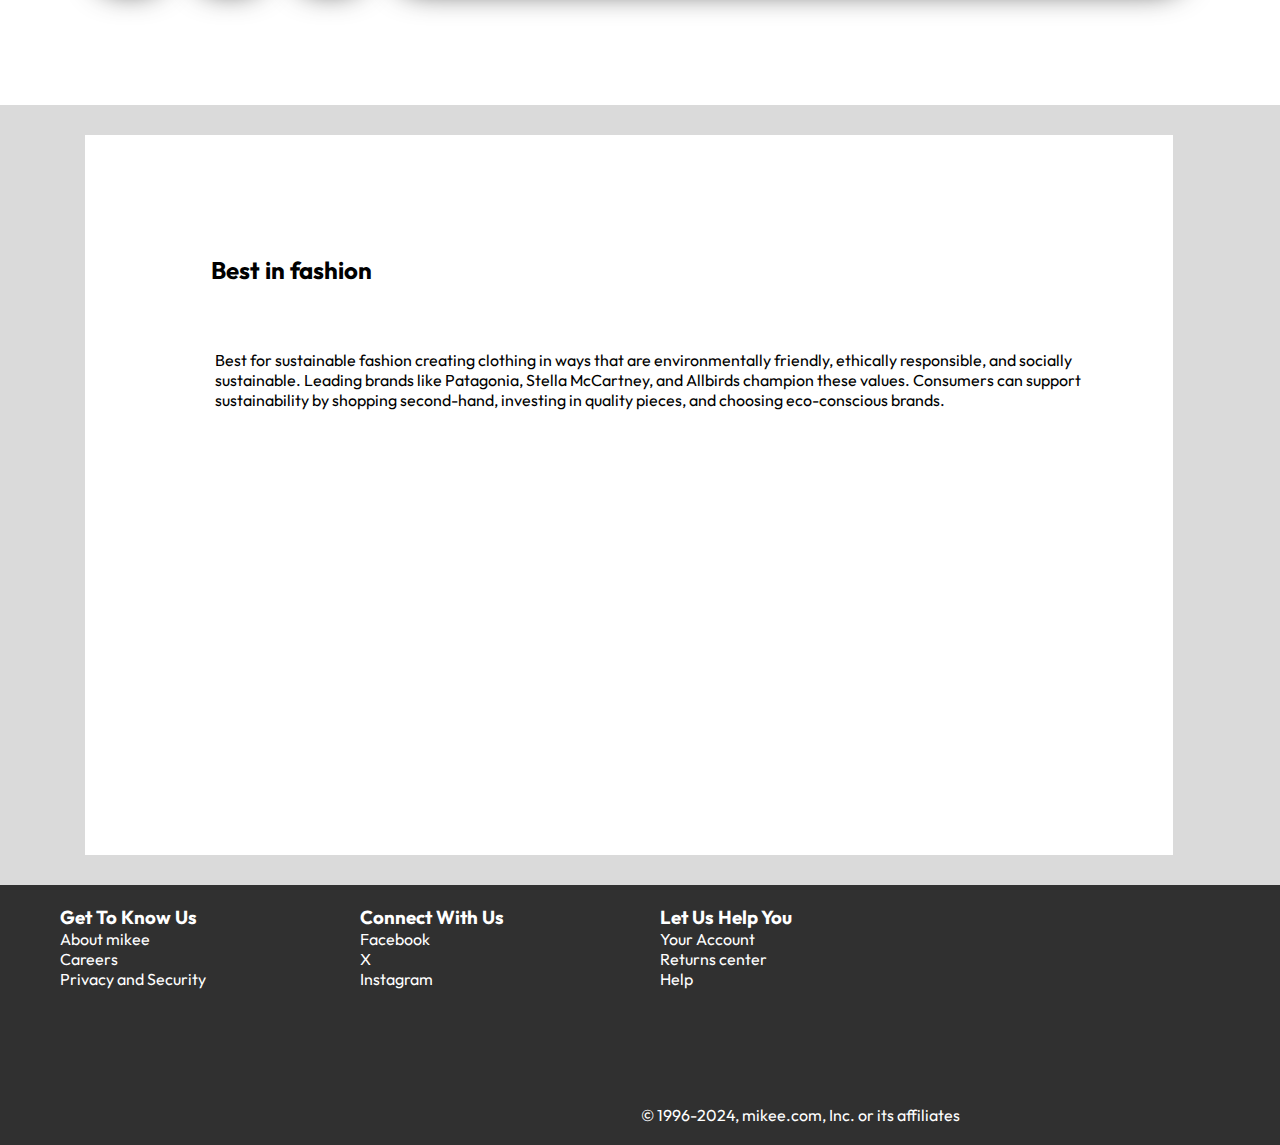
==== commit 53bf4af6: "Add files via upload" ====
--- a/index.html
+++ b/index.html
@@ -191,7 +191,7 @@
       <img src="./icons/women-fashion.jpg" height="400px" alt="">
       <div>
         <h2>Best in fashion</h2>
-        <p>Lorem ipsum dolor, sit amet consectetur adipisicing elit. Deserunt ratione doloribus sequi minima dolor. Nesciunt vitae maiores eligendi architecto consectetur. Quo magni aperiam, facere sed rerum maxime doloribus, dolorum vitae maiores nostrum vero expedita molestias dolore velit asperiores iure adipisci quam illo hic obcaecati sunt ad. Facilis ut libero ex.</p>
+        <p>Best for sustainable fashion creating clothing in ways that are environmentally friendly, ethically responsible, and socially sustainable. Leading brands like Patagonia, Stella McCartney, and Allbirds champion these values. Consumers can support sustainability by shopping second-hand, investing in quality pieces, and choosing eco-conscious brands.</p>
       </div>
     </div>
 
--- a/styles.css
+++ b/styles.css
@@ -100,10 +100,12 @@
   width: 80px;
   border-radius: 2px;
   cursor: pointer;
+  
 }
 
 .sign-up-btn:hover {
   background-color: #5a5a5a;
+  transition-delay: 0.05s;
 }
 
 .nav-text {
